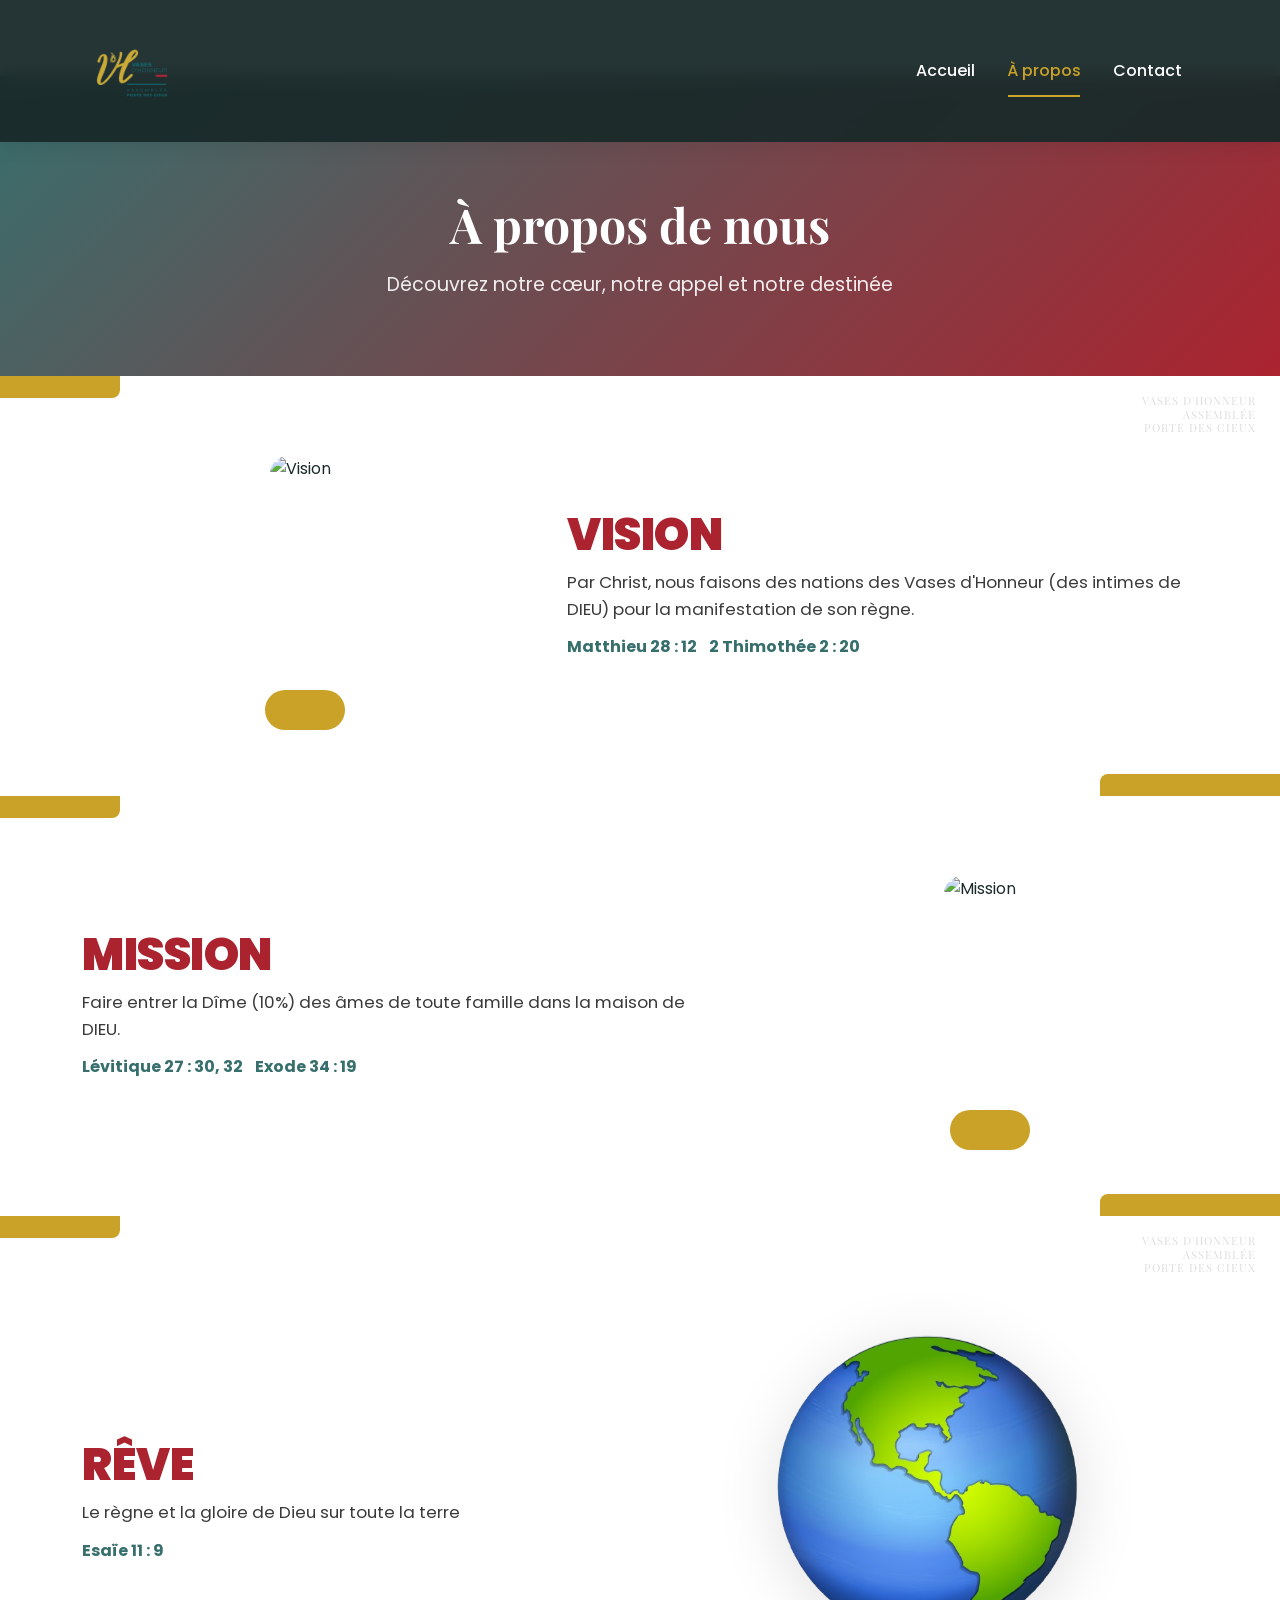
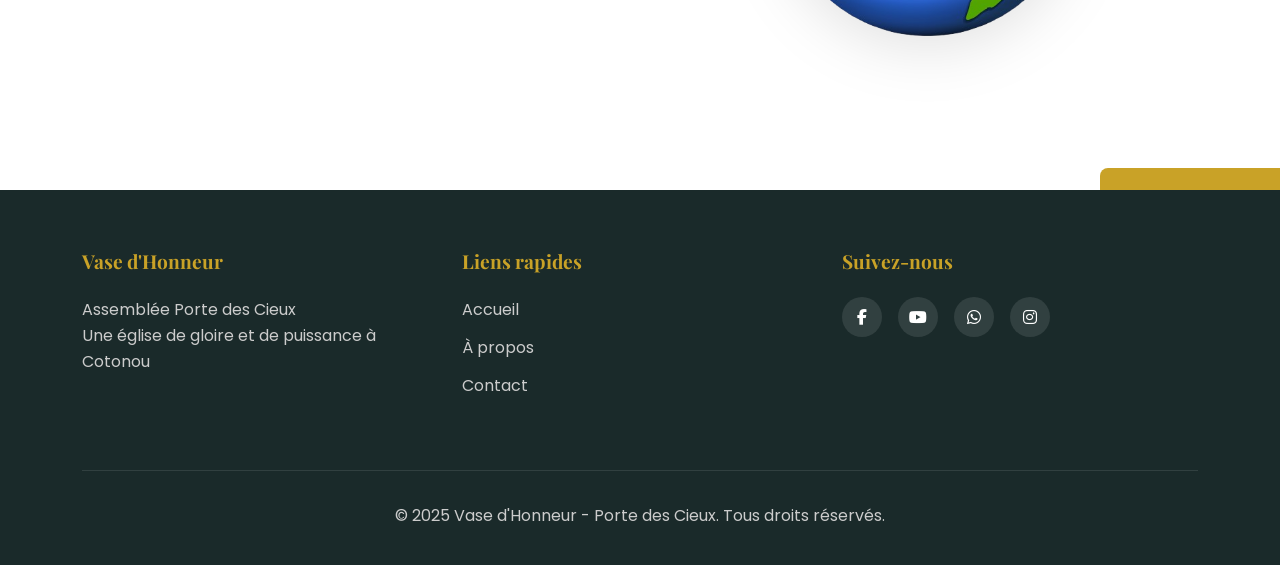
==== a-propos.html @ f29d1a39 "first commit" ====
<!DOCTYPE html>
<html lang="fr">
<head>
    <meta charset="UTF-8">
    <meta name="viewport" content="width=device-width, initial-scale=1.0, shrink-to-fit=no">
    <title>À propos - Vase d'Honneur Porte des Cieux</title>
    
    <link href="https://cdn.jsdelivr.net/npm/bootstrap@5.3.2/dist/css/bootstrap.min.css" rel="stylesheet">
    <link rel="stylesheet" href="https://cdnjs.cloudflare.com/ajax/libs/font-awesome/6.5.1/css/all.min.css">
    <link href="https://fonts.googleapis.com/css2?family=Playfair+Display:wght@400;700;900&family=Poppins:wght@300;400;500;600;700&display=swap" rel="stylesheet">
    <link rel="stylesheet" href="css/style.css">
    <style>
        /* ======= SLIDE-STYLE REDESIGN ======= */
        :root {
            --primary-green: #376f6d;
            --primary-red: #ab232f;
            --primary-yellow: #c9a227;
            --dark-bg: #1a2a2a;
            --text-dark: #1a2a2a;
            --text-body: #3a3a3a;
            --transition: all 0.3s ease;
            --shadow: 0 5px 20px rgba(0,0,0,0.08);
            --shadow-hover: 0 10px 30px rgba(0,0,0,0.13);
        }

        body { background: #fff; }

        /* Decorative gold bar top-left */
        .slide-section {
            position: relative;
            padding: 80px 0;
            background: #fff;
            overflow: hidden;
        }

        .slide-section.alt-bg {
            background: #f7f7f7;
        }

        /* Gold accent bars like in slides */
        .slide-section::before {
            content: '';
            position: absolute;
            top: 0;
            left: 0;
            width: 120px;
            height: 22px;
            background: var(--primary-yellow);
            border-radius: 0 0 8px 0;
        }

        .slide-section::after {
            content: '';
            position: absolute;
            bottom: 0;
            right: 0;
            width: 180px;
            height: 22px;
            background: var(--primary-yellow);
            border-radius: 8px 0 0 0;
        }

        /* Logo top-right area */
        .slide-logo-area {
            position: absolute;
            top: 18px;
            right: 24px;
            opacity: 0.15;
            font-family: 'Playfair Display', serif;
            font-size: 0.7rem;
            text-align: right;
            color: var(--dark-bg);
            line-height: 1.2;
            letter-spacing: 1px;
            text-transform: uppercase;
        }

        /* ---- RÊVE SLIDE ---- */
        .reve-slide .content-col {
            padding: 2rem 1rem 2rem 2rem;
            display: flex;
            flex-direction: column;
            justify-content: center;
        }

        .reve-slide .label {
            font-family: 'Poppins', sans-serif;
            font-size: 1.3rem;
            font-weight: 400;
            color: var(--primary-green);
            letter-spacing: 2px;
            margin-bottom: -0.3rem;
            text-transform: uppercase;
        }

        .reve-slide .big-title {
            font-family: 'Poppins', sans-serif;
            font-size: 5rem;
            font-weight: 900;
            color: var(--primary-red);
            text-transform: uppercase;
            line-height: 1;
            margin-bottom: 1.8rem;
            letter-spacing: -1px;
        }

        .reve-slide .slide-text {
            font-family: 'Poppins', sans-serif;
            font-size: 1.25rem;
            color: var(--text-body);
            font-weight: 400;
            margin-bottom: 1.2rem;
            line-height: 1.5;
        }

        .reve-slide .verset-ref {
            font-family: 'Poppins', sans-serif;
            font-size: 1.1rem;
            font-weight: 700;
            color: var(--text-body);
        }

        .reve-slide .image-col {
            display: flex;
            align-items: center;
            justify-content: center;
            padding: 2rem;
        }

        .reve-slide .globe-img {
            width: 100%;
            max-width: 380px;
            height: auto;
            object-fit: contain;
            filter: drop-shadow(0 10px 30px rgba(0,0,0,0.12));
        }

        /* ---- VISION + MISSION SLIDE ---- */
        .vm-slide {
            padding: 80px 0;
            background: #fff;
            position: relative;
            overflow: hidden;
        }

        .vm-slide::before {
            content: '';
            position: absolute;
            top: 0;
            left: 0;
            width: 120px;
            height: 22px;
            background: var(--primary-yellow);
            border-radius: 0 0 8px 0;
        }

        .vm-slide::after {
            content: '';
            position: absolute;
            bottom: 0;
            right: 0;
            width: 180px;
            height: 22px;
            background: var(--primary-yellow);
            border-radius: 8px 0 0 0;
        }

        .vm-block {
            margin-bottom: 2.5rem;
        }

        .vm-block .vm-title {
            font-family: 'Poppins', sans-serif;
            font-size: 2.8rem;
            font-weight: 900;
            color: var(--primary-red);
            text-transform: uppercase;
            letter-spacing: -0.5px;
            margin-bottom: 0.7rem;
            line-height: 1;
        }

        .vm-block .vm-text {
            font-family: 'Poppins', sans-serif;
            font-size: 1.05rem;
            color: var(--text-body);
            font-weight: 400;
            line-height: 1.6;
            margin-bottom: 0.7rem;
        }

        .vm-block .vm-versets {
            font-family: 'Poppins', sans-serif;
            font-size: 1rem;
            font-weight: 700;
            color: var(--primary-green);
        }

        /* Image with gold pill decoration */
        .vm-img-wrap {
            position: relative;
            display: inline-block;
        }

        .vm-img-wrap img {
            width: 100%;
            max-width: 420px;
            border-radius: 18px;
            object-fit: cover;
            height: 260px;
            display: block;
        }

        .vm-img-pill {
            position: absolute;
            bottom: -14px;
            right: -14px;
            width: 80px;
            height: 40px;
            background: var(--primary-yellow);
            border-radius: 30px;
            z-index: 2;
        }

        .vm-img-pill-bottom {
            position: absolute;
            bottom: -14px;
            right: -14px;
        }

        /* Divider */
        .vm-divider {
            border: none;
            border-top: 1.5px solid #e5e5e5;
            margin: 2rem 0;
        }

        /* Responsive */
        @media (max-width: 992px) {
            .vm-slide {
                padding: 60px 0;
            }
            
            .vm-block .vm-title { 
                font-size: 2.2rem; 
            }
            
            .vm-img-wrap img { 
                max-width: 360px;
                height: 220px; 
            }
            
            .reve-slide .big-title { 
                font-size: 4rem; 
            }
            
            .reve-slide .slide-text { 
                font-size: 1.15rem; 
            }
            
        }

        @media (max-width: 768px) {
            .reve-slide .big-title { font-size: 3rem; }
            .vm-block .vm-title { font-size: 2rem; }
            .vm-img-wrap img { 
                height: 200px; 
                max-width: 100%;
            }
            
            .reve-slide .content-col {
                padding: 1.5rem 1rem;
                margin-bottom: 1.5rem;
            }
            
            .reve-slide .slide-text { 
                font-size: 1.1rem; 
            }
            
            .slide-section,
            .vm-slide {
                padding: 50px 0;
            }
            
            /* On mobile, stack the order-lg classes don't apply */
            .col-lg-6.order-lg-1,
            .col-lg-6.order-lg-2 {
                order: unset;
            }
        }

        @media (max-width: 576px) {
            .reve-slide .big-title { font-size: 2.2rem; }
            .reve-slide .label { font-size: 1.1rem; }
            .vm-block .vm-title { font-size: 1.5rem; }
            .vm-block .vm-text { font-size: 0.95rem; }
            .vm-block .vm-versets { font-size: 0.9rem; }
            
            .vm-img-wrap img { 
                max-width: 100%;
                height: 180px; 
            }
            
            .reve-slide .slide-text { 
                font-size: 1rem; 
            }
            
            .reve-slide .verset-ref { 
                font-size: 1rem; 
            }
            
        /* ---- NOTRE RÊVE SECTION IMPROVEMENTS ---- */
        .reve-dream-section {
            background: #fff;
        }
        
            .container {
                padding-left: 15px;
                padding-right: 15px;
            }
        }
    </style>
</head>
<body>

    <nav class="navbar navbar-expand-lg fixed-top">
        <div class="container">
            <a class="navbar-brand" href="index.html">
                <!-- <i class="fas fa-church me-2"></i>
                <span>Vase d'Honneur</span>
                <small>Porte des Cieux</small> -->
                <img src="images/logo.png" width="100px" alt="Logo Vase d'Honneur" class="logo">
            </a>
            <button class="navbar-toggler" type="button" data-bs-toggle="collapse" data-bs-target="#navbarNav">
                <span class="navbar-toggler-icon"></span>
            </button>
            <div class="collapse navbar-collapse" id="navbarNav">
                <ul class="navbar-nav ms-auto">
                    <li class="nav-item"><a class="nav-link" href="index.html">Accueil</a></li>
                    <li class="nav-item"><a class="nav-link active" href="a-propos.html">À propos</a></li>
                    <li class="nav-item"><a class="nav-link" href="contact.html">Contact</a></li>
                </ul>
            </div>
        </div>
    </nav>

    <main>
        <!-- Page Header -->
        <section class="page-header">
            <div class="container">
                <h1>À propos de nous</h1>
                <p>Découvrez notre cœur, notre appel et notre destinée</p>
            </div>
        </section>

        <!-- ===== VISION (slide 2 style) ===== -->
        <section class="vm-slide">
            <div class="slide-logo-area">VASES D'HONNEUR<br>ASSEMBLÉE<br>PORTE DES CIEUX</div>
            <div class="container">
                <div class="row g-5 align-items-center">
                    <!-- Left: Vision image -->
                    <div class="col-lg-5 d-flex justify-content-center">
                        <div class="vm-img-wrap">
                            <img src="https://images.pexels.com/photos/924824/pexels-photo-924824.jpeg?auto=compress&cs=tinysrgb&w=600" alt="Vision" />
                            <div class="vm-img-pill"></div>
                        </div>
                    </div>

                    <!-- Right: Vision text -->
                    <div class="col-lg-7">
                        <!-- VISION -->
                        <div class="vm-block mb-0">
                            <div class="vm-title">VISION</div>
                            <p class="vm-text">Par Christ, nous faisons des nations des Vases d'Honneur (des intimes de DIEU) pour la manifestation de son règne.</p>
                            <div class="vm-versets">Matthieu 28 : 12 &nbsp;&nbsp; 2 Thimothée 2 : 20</div>
                        </div>
                    </div>
                </div>
            </div>
        </section>

        <!-- ===== MISSION (inverted layout) ===== -->
        <section class="vm-slide">
            <div class="container">
                <div class="row g-5 align-items-center">
                    <!-- Left: Mission text -->
                    <div class="col-lg-7 order-lg-1">
                        <!-- MISSION -->
                        <div class="vm-block mb-0">
                            <div class="vm-title">MISSION</div>
                            <p class="vm-text">Faire entrer la Dîme (10%) des âmes de toute famille dans la maison de DIEU.</p>
                            <div class="vm-versets">Lévitique 27 : 30, 32 &nbsp;&nbsp; Exode 34 : 19</div>
                        </div>
                    </div>

                    <!-- Right: Mission image -->
                    <div class="col-lg-5 order-lg-2 d-flex justify-content-center">
                        <div class="vm-img-wrap">
                            <img src="https://images.pexels.com/photos/3184418/pexels-photo-3184418.jpeg?auto=compress&cs=tinysrgb&w=600" alt="Mission" />
                            <div class="vm-img-pill"></div>
                        </div>
                    </div>
                </div>
            </div>
        </section>

        <!-- ===== NOTRE RÊVE (slide 1 style) ===== -->
        <section class="slide-section reve-slide reve-dream-section">
            <div class="slide-logo-area">VASES D'HONNEUR<br>ASSEMBLÉE<br>PORTE DES CIEUX</div>
            <div class="container">
                <div class="row align-items-center g-4">
                    <!-- Left: text -->
                    <div class="col-lg-6 order-lg-1">
                        <div class="vm-block mb-0">
                            <div class="vm-title">RÊVE</div>
                            <p class="vm-text">Le règne et la gloire de Dieu sur toute la terre</p>
                            <div class="vm-versets">Esaïe 11 : 9</div>
                        </div>
                    </div>
                    <!-- Right: globe -->
                    <div class="col-lg-6 image-col order-lg-2">
                        <img src="./images/globe1.png"
                             alt="Globe terrestre"
                             class="globe-img img-fluid" />
                    </div>
                </div>
            </div>
        </section>

    </main>

    <footer class="footer">
        <div class="container">
            <div class="row">
                <div class="col-md-4 mb-4">
                    <h5>Vase d'Honneur</h5>
                    <p>Assemblée Porte des Cieux<br>Une église de gloire et de puissance à Cotonou</p>
                </div>
                <div class="col-md-4 mb-4">
                    <h5>Liens rapides</h5>
                    <ul class="footer-links">
                        <li><a href="index.html">Accueil</a></li>
                        <li><a href="a-propos.html">À propos</a></li>
                        <li><a href="contact.html">Contact</a></li>
                    </ul>
                </div>
                <div class="col-md-4 mb-4">
                    <h5>Suivez-nous</h5>
                    <div class="social-links">
                        <a href="#"><i class="fab fa-facebook-f"></i></a>
                        <a href="#"><i class="fab fa-youtube"></i></a>
                        <a href="#"><i class="fab fa-whatsapp"></i></a>
                        <a href="#"><i class="fab fa-instagram"></i></a>
                    </div>
                </div>
            </div>
            <div class="footer-bottom">
                <p>&copy; 2025 Vase d'Honneur - Porte des Cieux. Tous droits réservés.</p>
            </div>
        </div>
    </footer>

    <script src="https://cdn.jsdelivr.net/npm/bootstrap@5.3.2/dist/js/bootstrap.bundle.min.js"></script>
    <script src="js/main.js"></script>
</body>
</html>
---- css/style.css ----
/* ========== VARIABLES - NOUVELLES COULEURS ========== */
:root {
    --primary-green: #376f6d;    /* Vert principal */
    --primary-red: #ab232f;       /* Rouge */
    --primary-yellow: #f4c10f;    /* Jaune */
    --dark-bg: #1a2a2a;
    --light-bg: #f8f9fa;
    --text-dark: #2c3e50;
    --text-light: #6c757d;
    --transition: all 0.3s ease;
    --shadow: 0 5px 20px rgba(0,0,0,0.1);
    --shadow-hover: 0 10px 30px rgba(0,0,0,0.15);
}

* {
    margin: 0;
    padding: 0;
    box-sizing: border-box;
}

body {
    font-family: 'Poppins', sans-serif;
    color: var(--text-dark);
    line-height: 1.6;
    overflow-x: hidden;
}

h1, h2, h3, h4, h5, .navbar-brand {
    font-family: 'Playfair Display', serif;
    font-weight: 700;
}

/* ========== NAVIGATION ========== */
.navbar {
    background: rgba(26, 42, 42, 0.95);
    backdrop-filter: blur(10px);
    padding: 1rem 0;
    transition: var(--transition);
    box-shadow: 0 2px 20px rgba(0,0,0,0.1);
}

.navbar-scrolled {
    padding: 0.5rem 0;
    background: rgba(26, 42, 42, 0.98);
}

.navbar-brand {
    font-size: 1.5rem;
    font-weight: 700;
    color: var(--primary-yellow) !important;
}

.navbar-brand i {
    color: var(--primary-yellow);
}

.navbar-brand small {
    display: block;
    font-size: 0.65rem;
    color: white;
    font-family: 'Poppins', sans-serif;
    font-weight: 400;
    letter-spacing: 1px;
}

.nav-link {
    color: white !important;
    font-weight: 500;
    margin: 0 0.5rem;
    transition: var(--transition);
    position: relative;
}

.nav-link:hover, .nav-link.active {
    color: var(--primary-yellow) !important;
}

.nav-link::after {
    content: '';
    position: absolute;
    bottom: -5px;
    left: 50%;
    transform: translateX(-50%);
    width: 0;
    height: 2px;
    background: var(--primary-yellow);
    transition: var(--transition);
}

.nav-link:hover::after,
.nav-link.active::after {
    width: 80%;
}

.navbar-toggler {
    border-color: var(--primary-yellow);
}

.navbar-toggler-icon {
    background-image: url("data:image/svg+xml,%3csvg xmlns='http://www.w3.org/2000/svg' viewBox='0 0 30 30'%3e%3cpath stroke='%23f4c10f' stroke-linecap='round' stroke-miterlimit='10' stroke-width='2' d='M4 7h22M4 15h22M4 23h22'/%3e%3c/svg%3e");
}

/* ========== HERO SECTION ========== */
.hero {
    min-height: 90vh;
    background: linear-gradient(135deg, rgba(55,111,109,0.5), rgba(171,35,47,0.4)), 
                url('../images/hero2.jpeg');
    background-size: cover;
    background-position: center;
    background-attachment: fixed;
    position: relative;
    margin-top: 76px;
}

.hero h1 {
    font-size: 4rem;
    text-shadow: 2px 2px 10px rgba(0,0,0,0.3);
}

.hero h2 {
    font-weight: 400;
    text-shadow: 1px 1px 5px rgba(0,0,0,0.3);
}

/* ========== ANIMATIONS ========== */
@keyframes fadeUp {
    from {
        opacity: 0;
        transform: translateY(30px);
    }
    to {
        opacity: 1;
        transform: translateY(0);
    }
}

@keyframes fadeIn {
    from { opacity: 0; }
    to { opacity: 1; }
}

.animate-fade-up {
    animation: fadeUp 0.8s ease forwards;
    opacity: 0;
}

.animation-delay-1 { animation-delay: 0.2s; }
.animation-delay-2 { animation-delay: 0.4s; }
.animation-delay-3 { animation-delay: 0.6s; }

/* ========== SECTION TITLES ========== */
.section-title {
    font-size: 2.5rem;
    font-weight: 700;
    color: var(--primary-green);
    margin-bottom: 1rem;
    position: relative;
    display: inline-block;
}

.section-title::after {
    content: '';
    position: absolute;
    bottom: -10px;
    left: 50%;
    transform: translateX(-50%);
    width: 60px;
    height: 3px;
    background: var(--primary-yellow);
    border-radius: 2px;
}

.section-subtitle {
    color: var(--text-light);
    font-size: 1.1rem;
    max-width: 600px;
    margin: 1rem auto 0;
}

/* ========== CARDS CULTES MODERN ========== */
/* ========================================
   CARTES CULTES - Vase d'Honneur
   Remplace le bloc .cultes-section et
   tout ce qui concerne .card-culte-modern
   dans style.css
   ======================================== */

/* --- Section wrapper --- */
.cultes-section {
    padding: 100px 0;
    background: #f8f9fa;
}

/* --- Grille --- */
.cultes-section .row {
    --bs-gutter-x: 1rem;
}

/* --- Carte --- */
.card-culte-modern {
    background: #ffffff;
    border: 1px solid #e8eaed;
    border-radius: 20px;
    overflow: hidden;
    cursor: pointer;
    transition: transform 0.25s ease, box-shadow 0.25s ease, border-color 0.25s ease;
    position: relative;
    height: auto;
    /* on retire le fond dégradé */
    box-shadow: none;
}

.card-culte-modern:hover {
    transform: translateY(-6px);
    box-shadow: 0 16px 40px rgba(0, 0, 0, 0.08);
    border-color: #d0d3d8;
}

/* --- Bande colorée en haut --- */
.card-culte-stripe {
    height: 5px;
    width: 100%;
    display: block;
}

/* Couleurs par variante */
.card-culte-modern:nth-child(1) .card-culte-stripe,
.card-culte-stripe.stripe-teal   { background: #1D9E75; }

.card-culte-modern:nth-child(2) .card-culte-stripe,
.card-culte-stripe.stripe-amber  { background: #EF9F27; }

.card-culte-modern:nth-child(3) .card-culte-stripe,
.card-culte-stripe.stripe-purple { background: #7F77DD; }

/* --- Corps de la carte --- */
.card-culte-content {
    padding: 24px 22px 0;
    display: flex;
    flex-direction: column;
    color: inherit;
    text-align: left;
    height: auto;
    justify-content: flex-start;
}

/* --- Badge jour --- */
.culte-jour-badge {
    display: inline-block;
    font-size: 10px;
    font-weight: 600;
    letter-spacing: 1.5px;
    text-transform: uppercase;
    padding: 0;
    border-radius: 0;
    background: transparent;
    backdrop-filter: none;
    border: none;
    margin: 0 0 16px 0;
    width: auto;
}

/* Couleur du texte jour par variante */
.card-culte-modern:nth-child(1) .culte-jour-badge,
.culte-jour-badge.badge-teal    { color: #0F6E56; }

.card-culte-modern:nth-child(2) .culte-jour-badge,
.culte-jour-badge.badge-gold    { color: #854F0B; }

.card-culte-modern:nth-child(3) .culte-jour-badge,
.culte-jour-badge.badge-green   { color: #534AB7; }

/* --- Icône --- */
.culte-icon {
    display: flex;
    align-items: center;
    justify-content: center;
    width: 52px;
    height: 52px;
    border-radius: 14px;
    font-size: 22px;
    margin-bottom: 16px;
    opacity: 1;
}

.card-culte-modern:nth-child(1) .culte-icon,
.culte-icon.icon-teal           { background: #E1F5EE; }

.card-culte-modern:nth-child(2) .culte-icon,
.culte-icon.icon-gold           { background: #FAEEDA; }

.card-culte-modern:nth-child(3) .culte-icon,
.culte-icon.icon-green          { background: #EEEDFE; }

.card-culte-modern:hover .culte-icon {
    transform: none;
}

/* --- Titre --- */
.culte-titre {
    font-size: 16px;
    font-weight: 700;
    line-height: 1.35;
    margin-bottom: 6px;
    letter-spacing: 0;
    font-family: 'Playfair Display', serif;
    color: #2c3e50;
}

/* --- Sous-titre --- */
.culte-sous-titre {
    font-size: 12px;
    font-weight: 500;
    letter-spacing: 0.5px;
    opacity: 1;
    color: #6c757d;
    margin-bottom: 14px;
    text-transform: none;
}

/* --- Description --- */
.culte-description {
    font-size: 13px;
    line-height: 1.6;
    color: #6c757d;
    opacity: 1;
    margin: 0 0 20px;
    font-weight: 400;
}

/* --- Bloc heure (pied de carte) --- */
.culte-heure-bloc {
    display: flex;
    align-items: center;
    gap: 10px;
    padding: 14px 22px;
    border-top: 1px solid #f0f1f3;
    margin: 0 -22px;
    background: transparent;
    backdrop-filter: none;
    border-radius: 0;
    font-size: 15px;
    font-weight: 600;
    color: #2c3e50;
}

.culte-heure-bloc i {
    font-size: 8px;
    opacity: 1;
    border-radius: 50%;
    width: 8px;
    height: 8px;
    display: block;
    flex-shrink: 0;
}

/* Couleur du point heure par variante */
.card-culte-modern:nth-child(1) .culte-heure-bloc i { color: #1D9E75; background: #1D9E75; }
.card-culte-modern:nth-child(2) .culte-heure-bloc i { color: #EF9F27; background: #EF9F27; }
.card-culte-modern:nth-child(3) .culte-heure-bloc i { color: #7F77DD; background: #7F77DD; }

.card-culte-modern:hover .culte-heure-bloc {
    background: transparent;
    border-color: #e8eaed;
}

/* --- Éléments halo et footer (masqués) --- */
.card-culte-background,
.card-culte-halo,
.card-culte-footer {
    display: none !important;
}

/* ========== RESPONSIVE ========== */
@media (max-width: 768px) {
    .card-culte-modern {
        height: auto;
    }

    .culte-titre {
        font-size: 15px;
    }
}

@media (max-width: 576px) {
    .card-culte-modern {
        height: auto;
    }

    .card-culte-content {
        padding: 20px 18px 0;
    }

    .culte-heure-bloc {
        padding: 12px 18px;
        margin: 0 -18px;
    }
}

/* ========== ANCIENS STYLES CULTE (pour compatibilité) ========== */
.card-culte {
    background: white;
    padding: 2rem;
    text-align: center;
    border-radius: 20px;
    box-shadow: var(--shadow);
    transition: var(--transition);
    position: relative;
    overflow: hidden;
    border-top: 5px solid var(--primary-yellow);
}

.culte-badge {
    position: relative;
    z-index: 1;
    display: inline-block;
    background: var(--primary-red);
    color: white;
    padding: 0.4rem 1.2rem;
    border-radius: 20px;
    font-size: 0.85rem;
    font-weight: 600;
    margin-bottom: 1rem;
    letter-spacing: 1px;
}

.culte-subtitle {
    font-size: 0.95rem;
    color: var(--primary-green);
    font-weight: 600;
    margin-bottom: 0.3rem;
    letter-spacing: 0.5px;
}

/* ========== PASTEURS SECTION ========== */
.pasteurs-section {
    padding: 80px 0;
    background: white;
}

.card-pasteur {
    background: white;
    border-radius: 15px;
    overflow: hidden;
    box-shadow: var(--shadow);
    transition: var(--transition);
    height: 100%;
    display: flex;
    flex-direction: column;
}

.card-pasteur:hover {
    transform: translateY(-15px);
    box-shadow: var(--shadow-hover);
}

.pasteur-image-wrapper {
    position: relative;
    overflow: hidden;
    height: 400px;
    background: var(--light-bg);
}

.pasteur-image {
    width: 100%;
    height: 100%;
    object-fit: cover;
    object-position: center 30%;
    transition: var(--transition);
}

.card-pasteur:hover .pasteur-image {
    transform: scale(1.05);
}

.pasteur-badge {
    position: absolute;
    top: 15px;
    right: 15px;
    display: inline-block;
    color: white;
    padding: 0.5rem 1.2rem;
    border-radius: 20px;
    font-size: 0.85rem;
    font-weight: 700;
    letter-spacing: 1px;
    z-index: 10;
}

.pasteur-badge.badge-principal {
    background: var(--primary-red);
}

.pasteur-badge.badge-resident {
    background: var(--primary-green);
}

.pasteur-info {
    padding: 2rem;
    flex-grow: 1;
    display: flex;
    flex-direction: column;
    justify-content: center;
    text-align: center;
}

.pasteur-name {
    font-size: 1.5rem;
    font-weight: 700;
    color: var(--primary-green);
    margin-bottom: 0.5rem;
}

.pasteur-titre {
    font-size: 0.95rem;
    color: var(--primary-yellow);
    font-weight: 700;
    letter-spacing: 1px;
    margin-bottom: 1rem;
    text-transform: uppercase;
}

.pasteur-description {
    font-size: 0.95rem;
    color: var(--text-light);
    line-height: 1.6;
    margin: 0;
}

.pasteur-description i {
    color: var(--primary-yellow);
}

/* ========== PROGRAMMES CARDS ========== */
.programmes-section {
    padding: 80px 0;
}

.card-programme {
    background: white;
    padding: 2rem;
    text-align: center;
    border-radius: 15px;
    box-shadow: var(--shadow);
    transition: var(--transition);
    height: 100%;
}

.card-programme:hover {
    transform: translateY(-5px);
    box-shadow: var(--shadow-hover);
}

.programme-icon {
    width: 70px;
    height: 70px;
    background: linear-gradient(135deg, var(--primary-green), var(--primary-red));
    border-radius: 50%;
    display: flex;
    align-items: center;
    justify-content: center;
    margin: 0 auto 1rem;
}

.programme-icon i {
    font-size: 2rem;
    color: white;
}

.card-programme h4 {
    color: var(--primary-green);
    margin-bottom: 1rem;
    font-size: 1.3rem;
}

/* ========== SECTION DONS ========== */
.dons-section {
    padding: 80px 0;
    background: linear-gradient(135deg, var(--dark-bg), #2c3e50);
    color: white;
}

.payment-methods {
    margin-top: 2rem;
}

.payment-card {
    background: rgba(255,255,255,0.1);
    border-radius: 10px;
    padding: 1rem;
    margin-bottom: 1rem;
    display: flex;
    align-items: center;
    gap: 1rem;
    backdrop-filter: blur(10px);
    transition: var(--transition);
}

.payment-card:hover {
    background: rgba(255,255,255,0.2);
    transform: translateX(5px);
}

.payment-card i {
    font-size: 2rem;
    color: var(--primary-yellow);
}

.payment-card code {
    background: rgba(0,0,0,0.3);
    padding: 0.2rem 0.5rem;
    border-radius: 5px;
    color: var(--primary-yellow);
}

.don-cta {
    background: rgba(255,255,255,0.05);
    padding: 2rem;
    border-radius: 20px;
    backdrop-filter: blur(10px);
}

/* ========== SECTION CONNECT ========== */
.connect-section {
    padding: 80px 0;
    background: var(--light-bg);
}

/* ========== PAGE HEADER ========== */
.page-header {
    background: linear-gradient(135deg, var(--primary-green), var(--primary-red));
    padding: 120px 0 60px;
    text-align: center;
    color: white;
    margin-top: 76px;
}

.page-header h1 {
    font-size: 3rem;
    margin-bottom: 1rem;
}

.page-header p {
    font-size: 1.2rem;
    opacity: 0.9;
}

/* ========== RÊVE SECTION ========== */
.reve-section {
    padding: 80px 0;
    background: linear-gradient(135deg, #fef9e6, #fff);
}

.reve-card {
    background: white;
    padding: 3rem;
    text-align: center;
    border-radius: 20px;
    box-shadow: var(--shadow);
    border-bottom: 5px solid var(--primary-green);
    position: relative;
    overflow: hidden;
}

.reve-card::before {
    content: '✨';
    position: absolute;
    top: -20px;
    right: -20px;
    font-size: 8rem;
    opacity: 0.05;
}

.reve-card i {
    font-size: 4rem;
    color: var(--primary-yellow);
    margin-bottom: 1rem;
}

.reve-card h2 {
    color: var(--primary-green);
    font-size: 2rem;
    margin-bottom: 1.5rem;
}

.reve-card .verset {
    font-family: 'Playfair Display', serif;
    font-size: 1.5rem;
    color: var(--primary-red);
    font-style: italic;
    margin-top: 1rem;
}

/* ========== VISION & MISSION (NOUVEAU STYLE) ========== */
.vision-mission {
    padding: 80px 0;
}

.card-vision {
    background: linear-gradient(135deg, #fff, #f5f5f5);
    padding: 2.5rem;
    border-radius: 20px;
    height: 100%;
    box-shadow: var(--shadow);
    transition: var(--transition);
    border-left: 8px solid var(--primary-green);
    position: relative;
}

.card-vision:hover {
    transform: translateY(-5px);
    box-shadow: var(--shadow-hover);
}

.card-vision i {
    font-size: 3rem;
    color: var(--primary-yellow);
    margin-bottom: 1rem;
}

.card-vision h3 {
    color: var(--primary-green);
    font-size: 1.8rem;
    margin-bottom: 1rem;
}

.card-vision p {
    font-size: 1.1rem;
    line-height: 1.7;
}

.card-vision .verset {
    display: inline-block;
    background: var(--primary-red);
    color: white;
    padding: 0.3rem 1rem;
    border-radius: 20px;
    font-size: 0.9rem;
    margin-top: 1rem;
}

.card-mission {
    background: linear-gradient(135deg, #fff, #f5f5f5);
    padding: 2.5rem;
    border-radius: 20px;
    height: 100%;
    box-shadow: var(--shadow);
    transition: var(--transition);
    border-right: 8px solid var(--primary-red);
    position: relative;
}

.card-mission:hover {
    transform: translateY(-5px);
    box-shadow: var(--shadow-hover);
}

.card-mission i {
    font-size: 3rem;
    color: var(--primary-yellow);
    margin-bottom: 1rem;
}

.card-mission h3 {
    color: var(--primary-red);
    font-size: 1.8rem;
    margin-bottom: 1rem;
}

.card-mission p {
    font-size: 1.1rem;
    line-height: 1.7;
}

.card-mission .verset {
    display: inline-block;
    background: var(--primary-green);
    color: white;
    padding: 0.3rem 1rem;
    border-radius: 20px;
    font-size: 0.9rem;
    margin-top: 1rem;
}

/* ========== HISTOIRE SECTION ========== */
.histoire-section {
    padding: 80px 0;
    background: var(--light-bg);
}

/* ========== CROYANCES ========== */
.croyances-section {
    padding: 80px 0;
    background: var(--light-bg);
}

.croyance-card {
    text-align: center;
    padding: 2rem;
    background: white;
    border-radius: 15px;
    transition: var(--transition);
    height: 100%;
}

.croyance-card:hover {
    transform: translateY(-5px);
    box-shadow: var(--shadow-hover);
}

.croyance-card i {
    font-size: 3rem;
    color: var(--primary-yellow);
    margin-bottom: 1rem;
}

.croyance-card h4 {
    color: var(--primary-green);
    margin-bottom: 1rem;
}

/* ========== LEADERSHIP ========== */
.pasteur-section {
    padding: 80px 0;
}

.leader-card {
    text-align: center;
    background: white;
    border-radius: 15px;
    padding: 2rem;
    box-shadow: var(--shadow);
    transition: var(--transition);
}

.leader-card:hover {
    transform: translateY(-5px);
    box-shadow: var(--shadow-hover);
}

.leader-img {
    width: 200px;
    height: 200px;
    border-radius: 50%;
    object-fit: cover;
    margin-bottom: 1rem;
    border: 5px solid var(--primary-yellow);
}

.leader-card h4 {
    color: var(--primary-green);
    margin-bottom: 0.5rem;
}

/* ========== CONTACT PAGE ========== */
.contact-section {
    padding: 80px 0;
}

.contact-info {
    background: var(--light-bg);
    padding: 2rem;
    border-radius: 15px;
    height: 100%;
}

.info-item {
    display: flex;
    gap: 1rem;
    margin-bottom: 2rem;
    align-items: flex-start;
}

.info-item i {
    font-size: 2rem;
    color: var(--primary-yellow);
    margin-top: 0.25rem;
}

.info-item h4 {
    font-size: 1.1rem;
    margin-bottom: 0.25rem;
    color: var(--primary-green);
}

.info-item p {
    margin-bottom: 0;
    color: var(--text-light);
}

.contact-form {
    background: white;
    padding: 2rem;
    border-radius: 15px;
    box-shadow: var(--shadow);
}

.contact-form h2 {
    color: var(--primary-green);
    margin-bottom: 1.5rem;
}

.map-container {
    border-radius: 15px;
    overflow: hidden;
    box-shadow: var(--shadow);
}

.urgent-prayer-modern {
    background: linear-gradient(135deg, rgba(55, 111, 109, 0.95) 0%, rgba(171, 35, 47, 0.85) 100%);
    padding: 4rem 3rem;
    border-radius: 25px;
    box-shadow: 0 20px 60px rgba(55, 111, 109, 0.3);
    position: relative;
    overflow: hidden;
    border: 1px solid rgba(255, 255, 255, 0.15);
}

.urgent-prayer-modern::before {
    content: '';
    position: absolute;
    top: -50%;
    right: -10%;
    width: 400px;
    height: 400px;
    background: radial-gradient(circle, rgba(244, 193, 15, 0.1) 0%, rgba(244, 193, 15, 0) 70%);
    border-radius: 50%;
    animation: float 8s ease-in-out infinite;
    z-index: 1;
}

.urgent-prayer-content {
    position: relative;
    z-index: 2;
    text-align: center;
    color: white;
}

.urgent-icon {
    font-size: 4rem;
    margin-bottom: 1.5rem;
    opacity: 0.95;
    animation: pulse 2s ease-in-out infinite;
}

@keyframes pulse {
    0%, 100% { transform: scale(1); opacity: 0.95; }
    50% { transform: scale(1.1); opacity: 1; }
}

.urgent-prayer-modern h2 {
    font-size: 2.2rem;
    font-weight: 800;
    margin-bottom: 0.8rem;
    letter-spacing: -0.5px;
    font-family: 'Playfair Display', serif;
}

.urgent-subtitle {
    font-size: 1.05rem;
    opacity: 0.9;
    margin-bottom: 2.5rem;
    line-height: 1.6;
}

.urgent-contact-methods {
    display: flex;
    gap: 2rem;
    justify-content: center;
    margin-bottom: 2rem;
    flex-wrap: wrap;
}

.urgent-method {
    display: flex;
    align-items: center;
    gap: 1rem;
    background: rgba(255, 255, 255, 0.15);
    backdrop-filter: blur(10px);
    padding: 1.5rem 2rem;
    border-radius: 20px;
    border: 1px solid rgba(255, 255, 255, 0.3);
    text-decoration: none;
    color: white;
    transition: all 0.3s ease;
    flex: 1;
    min-width: 280px;
}

.urgent-method:hover {
    background: rgba(255, 255, 255, 0.25);
    border-color: rgba(255, 255, 255, 0.5);
    transform: translateY(-5px);
    box-shadow: 0 10px 30px rgba(244, 193, 15, 0.2);
}

.urgent-method i {
    font-size: 2rem;
    opacity: 0.95;
}

.urgent-method.whatsapp:hover i {
    color: #25d366;
}

.urgent-method.phone:hover i {
    color: #4CAF50;
}

.urgent-method div {
    text-align: left;
}

.urgent-method .label {
    display: block;
    font-size: 0.85rem;
    font-weight: 600;
    opacity: 0.85;
    letter-spacing: 1px;
    text-transform: uppercase;
    margin-bottom: 0.3rem;
}

.urgent-method .value {
    display: block;
    font-size: 1.1rem;
    font-weight: 700;
}

.urgent-footer {
    font-size: 0.95rem;
    opacity: 0.8;
    margin: 0;
    letter-spacing: 1.5px;
}

.urgent-prayer {
    background: linear-gradient(135deg, #fef9e6, #fff);
    padding: 2rem;
    border-radius: 15px;
    border: 2px solid var(--primary-yellow);
}

/* ========== BUTTONS ========== */
.btn-primary {
    background: var(--primary-green);
    border-color: var(--primary-green);
    padding: 0.75rem 2rem;
    font-weight: 600;
    transition: var(--transition);
}

.btn-primary:hover {
    background: #2a5553;
    border-color: #2a5553;
    transform: translateY(-2px);
}

.btn-outline-primary {
    border-color: var(--primary-green);
    color: var(--primary-green);
}

.btn-outline-primary:hover {
    background: var(--primary-green);
    border-color: var(--primary-green);
    color: white;
}

.btn-outline-light:hover {
    transform: translateY(-2px);
}

/* ========== FOOTER ========== */
.footer {
    background: var(--dark-bg);
    color: #ccc;
    padding: 60px 0 20px;
}

.footer h5 {
    color: var(--primary-yellow);
    margin-bottom: 1.5rem;
    font-size: 1.2rem;
}

.footer-links {
    list-style: none;
    padding: 0;
}

.footer-links li {
    margin-bottom: 0.75rem;
}

.footer-links a {
    color: #ccc;
    text-decoration: none;
    transition: var(--transition);
}

.footer-links a:hover {
    color: var(--primary-yellow);
    padding-left: 5px;
}

.social-links {
    display: flex;
    gap: 1rem;
}

.social-links a {
    width: 40px;
    height: 40px;
    background: rgba(255,255,255,0.1);
    border-radius: 50%;
    display: flex;
    align-items: center;
    justify-content: center;
    color: white;
    transition: var(--transition);
    text-decoration: none;
}

.social-links a:hover {
    background: var(--primary-yellow);
    transform: translateY(-3px);
    color: var(--dark-bg);
}

.footer-bottom {
    text-align: center;
    padding-top: 2rem;
    margin-top: 2rem;
    border-top: 1px solid rgba(255,255,255,0.1);
}

/* ========== MODAL ========== */
.modal-content {
    border-radius: 15px;
}

.modal-header {
    background: var(--primary-green);
    color: white;
    border-radius: 15px 15px 0 0;
}

.modal-header .btn-close {
    filter: brightness(0) invert(1);
}

/* ========== RESPONSIVE ========== */
@media (max-width: 992px) {
    .hero h1 {
        font-size: 2.5rem;
    }
    
    .hero h2 {
        font-size: 1.8rem;
    }
    
    .section-title {
        font-size: 2rem;
    }
    
    .page-header h1 {
        font-size: 2rem;
    }
    
    .reve-card h2 {
        font-size: 1.5rem;
    }
    
    .reve-card .verset {
        font-size: 1.2rem;
    }
}

@media (max-width: 768px) {
    .navbar-brand {
        font-size: 1.2rem;
    }
    
    .hero {
        text-align: center;
        margin-top: 66px;
    }
    
    .hero h1 {
        font-size: 2rem;
    }
    
    .hero h2 {
        font-size: 1.3rem;
    }
    
    .section-title {
        font-size: 1.8rem;
    }
    
    .card-culte, .card-programme {
        margin-bottom: 1rem;
    }
    
    .card-culte-modern {
        height: 480px;
    }
    
    .culte-titre {
        font-size: 1.3rem;
    }
    
    .payment-card {
        flex-direction: column;
        text-align: center;
    }
    
    .info-item {
        flex-direction: column;
        text-align: center;
    }
    
    .leader-img {
        width: 150px;
        height: 150px;
    }
    
    .card-vision, .card-mission {
        margin-bottom: 1.5rem;
    }
    
    .reve-card {
        padding: 2rem;
    }
    
    .urgent-prayer-modern {
        padding: 2.5rem 1.5rem;
    }
    
    .urgent-prayer-modern h2 {
        font-size: 1.6rem;
    }
    
    .urgent-contact-methods {
        flex-direction: column;
        gap: 1rem;
    }
    
    .urgent-method {
        min-width: unset;
    }
}

@media (max-width: 576px) {
    .hero {
        min-height: 70vh;
    }
    
    .hero .btn {
        display: block;
        width: 100%;
        margin-bottom: 0.5rem !important;
    }
    
    .hero .btn.me-3 {
        margin-right: 0 !important;
    }
    
    .section-title {
        font-size: 1.5rem;
    }
    
    .card-culte-modern {
        height: 420px;
    }
    
    .culte-titre {
        font-size: 1.1rem;
    }
    
    .culte-icon {
        font-size: 2.5rem;
    }
    
    .card-culte-content {
        padding: 1.8rem 1.5rem;
    }
}


/* ========== STYLES PAGE À PROPOS (RÊVE, VISION, MISSION) ========== */

/* SECTION RÊVE */
.reve-section {
    padding: 80px 0;
    background: linear-gradient(135deg, #fff8f0, #fff);
}

.reve-card {
    background: white;
    padding: 2.5rem;
    border-radius: 20px;
    box-shadow: var(--shadow);
    border-left: 8px solid var(--primary-yellow);
    text-align: center;
    transition: var(--transition);
}

.reve-card:hover {
    transform: translateY(-5px);
    box-shadow: var(--shadow-hover);
}

.reve-icon {
    font-size: 4rem;
    margin-bottom: 1rem;
}

.reve-card h2 {
    color: var(--primary-green);
    font-size: 2rem;
    margin-bottom: 1rem;
    font-weight: 800;
    letter-spacing: 1px;
}

.reve-text {
    font-size: 1.6rem;
    font-weight: 600;
    color: var(--primary-red);
    margin-bottom: 1rem;
    line-height: 1.4;
}

.reve-card .verset {
    font-family: 'Playfair Display', serif;
    font-size: 1.2rem;
    color: var(--primary-green);
    font-style: italic;
    background: #f5f5f5;
    display: inline-block;
    padding: 0.3rem 1rem;
    border-radius: 30px;
}

.globe-img {
    max-height: 350px;
    width: auto;
    object-fit: cover;
}

/* SECTION VISION */
.vision-section {
    padding: 80px 0;
    background: var(--light-bg);
}

.vision-card {
    background: white;
    padding: 2.5rem;
    border-radius: 20px;
    box-shadow: var(--shadow);
    border-right: 8px solid var(--primary-green);
    text-align: center;
    transition: var(--transition);
}

.vision-card:hover {
    transform: translateY(-5px);
    box-shadow: var(--shadow-hover);
}

.vision-icon {
    font-size: 3.5rem;
    margin-bottom: 1rem;
}

.vision-card h2 {
    color: var(--primary-green);
    font-size: 2rem;
    margin-bottom: 1rem;
    font-weight: 800;
    letter-spacing: 1px;
}

.vision-text {
    font-size: 1.2rem;
    line-height: 1.6;
    color: var(--text-dark);
    margin-bottom: 1.5rem;
}

.versets {
    display: flex;
    gap: 0.8rem;
    justify-content: center;
    flex-wrap: wrap;
}

.verset-badge {
    background: var(--primary-red);
    color: white;
    padding: 0.3rem 1rem;
    border-radius: 30px;
    font-size: 0.9rem;
    font-family: monospace;
}

.verset-badge.green {
    background: var(--primary-green);
}

/* SECTION MISSION */
.mission-section {
    padding: 80px 0;
    background: linear-gradient(135deg, #fff, #fff8f0);
}

.mission-card {
    background: white;
    padding: 2.5rem;
    border-radius: 20px;
    box-shadow: var(--shadow);
    border-left: 8px solid var(--primary-red);
    text-align: center;
    transition: var(--transition);
}

.mission-card:hover {
    transform: translateY(-5px);
    box-shadow: var(--shadow-hover);
}

.mission-icon {
    font-size: 3.5rem;
    margin-bottom: 1rem;
}

.mission-card h2 {
    color: var(--primary-red);
    font-size: 2rem;
    margin-bottom: 1rem;
    font-weight: 800;
    letter-spacing: 1px;
}

.mission-text {
    font-size: 1.2rem;
    line-height: 1.6;
    color: var(--text-dark);
    margin-bottom: 1.5rem;
}

/* Images des sections */
.vision-image img,
.mission-image img,
.reve-image img {
    max-height: 350px;
    width: 100%;
    object-fit: cover;
    transition: var(--transition);
}

.vision-image img:hover,
.mission-image img:hover,
.reve-image img:hover {
    transform: scale(1.02);
}

/* Responsive */
@media (max-width: 992px) {
    .reve-text {
        font-size: 1.3rem;
    }
    
    .reve-card h2,
    .vision-card h2,
    .mission-card h2 {
        font-size: 1.6rem;
    }
    
    .vision-text,
    .mission-text {
        font-size: 1rem;
    }
}

@media (max-width: 768px) {
    .reve-section,
    .vision-section,
    .mission-section {
        padding: 50px 0;
    }
    
    .reve-card,
    .vision-card,
    .mission-card {
        padding: 1.5rem;
    }
    
    .reve-text {
        font-size: 1.1rem;
    }
    
    .verset-badge {
        font-size: 0.7rem;
    }
}
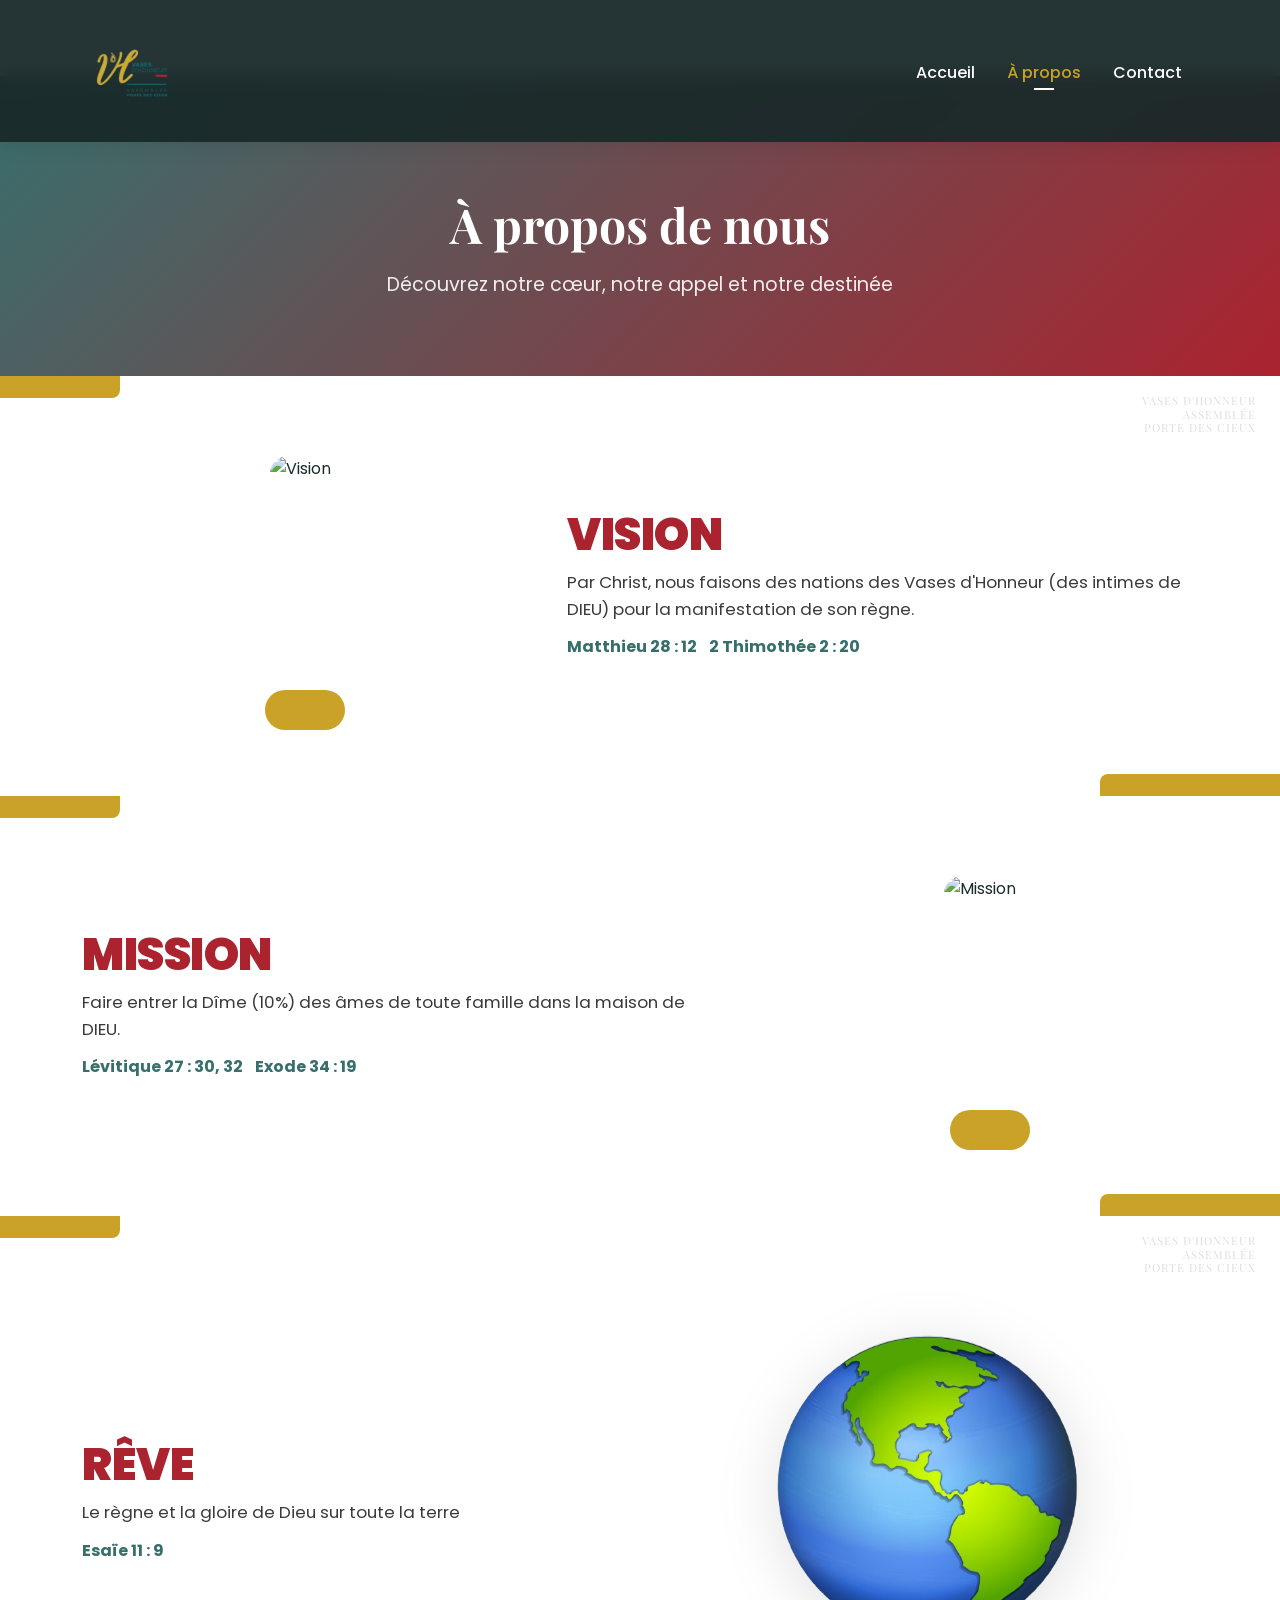
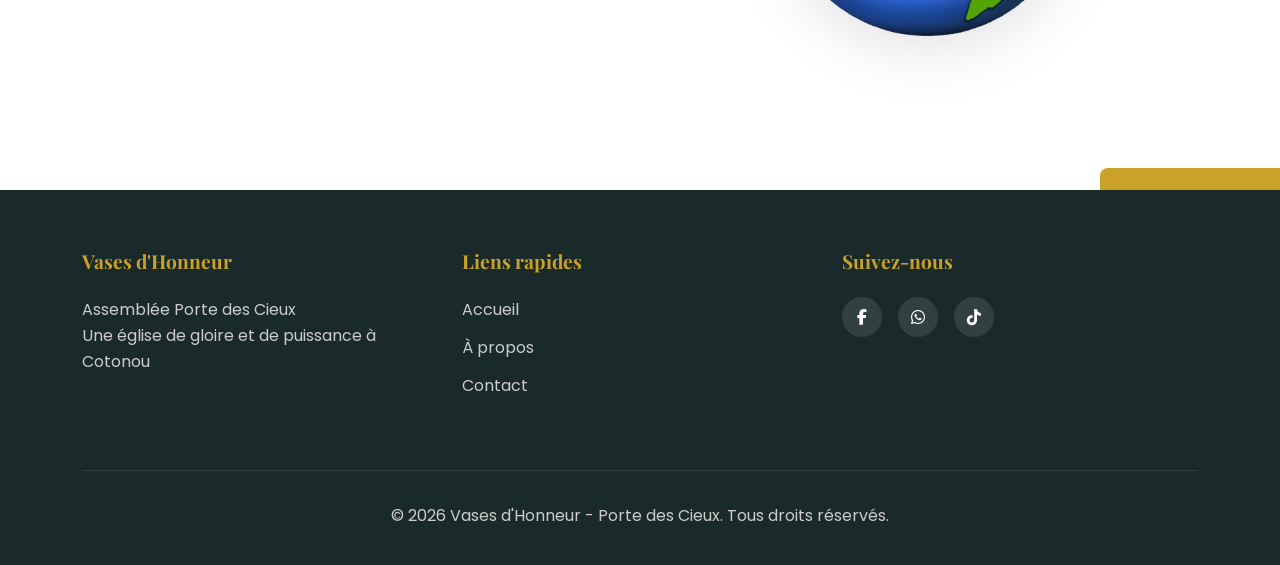
==== commit 2d08a0d9: "refonte du site" ====
--- a/a-propos.html
+++ b/a-propos.html
@@ -429,11 +429,11 @@
 
     </main>
 
-    <footer class="footer">
+  <footer class="footer">
         <div class="container">
             <div class="row">
                 <div class="col-md-4 mb-4">
-                    <h5>Vase d'Honneur</h5>
+                    <h5>Vases d'Honneur</h5>
                     <p>Assemblée Porte des Cieux<br>Une église de gloire et de puissance à Cotonou</p>
                 </div>
                 <div class="col-md-4 mb-4">
@@ -447,18 +447,17 @@
                 <div class="col-md-4 mb-4">
                     <h5>Suivez-nous</h5>
                     <div class="social-links">
-                        <a href="#"><i class="fab fa-facebook-f"></i></a>
-                        <a href="#"><i class="fab fa-youtube"></i></a>
-                        <a href="#"><i class="fab fa-whatsapp"></i></a>
-                        <a href="#"><i class="fab fa-instagram"></i></a>
+                        <a href="https://www.facebook.com/share/1CFvWusVqo/?mibextid=wwXIfr"><i class="fab fa-facebook-f"></i></a>
+                        <a href="https://whatsapp.com/channel/0029VbBqDxdKGGGEKMHJld2p"><i class="fab fa-whatsapp"></i></a>
+                        <a href="https://www.tiktok.com/@vasesdhonneurcotonou?_r=1&_t=ZS-95o9KY9LDNJ"><i class="fab fa-tiktok"></i></a>
                     </div>
                 </div>
             </div>
             <div class="footer-bottom">
-                <p>&copy; 2025 Vase d'Honneur - Porte des Cieux. Tous droits réservés.</p>
+                <p>&copy; 2026 Vases d'Honneur - Porte des Cieux. Tous droits réservés.</p>
             </div>
         </div>
-    </footer>
+    </footer>   
 
     <script src="https://cdn.jsdelivr.net/npm/bootstrap@5.3.2/dist/js/bootstrap.bundle.min.js"></script>
     <script src="js/main.js"></script>
--- a/css/style.css
+++ b/css/style.css
@@ -109,7 +109,7 @@
     background-position: center;
     background-attachment: fixed;
     position: relative;
-    margin-top: 76px;
+    margin-top: 90px;
 }
 
 .hero h1 {
@@ -1151,6 +1151,12 @@
 }
 
 /* ========== RESPONSIVE ========== */
+@media (min-width: 992px) {
+    .hero {
+        padding-top: 2.5rem;
+    }
+}
+
 @media (max-width: 992px) {
     .hero h1 {
         font-size: 2.5rem;
@@ -1252,9 +1258,33 @@
     }
 }
 
+@media (max-width: 768px) {
+    .hero {
+        padding-top: 4rem;
+        min-height: 75vh;
+    }
+    
+    .hero h1 {
+        font-size: 2.5rem;
+    }
+    
+    .hero h2 {
+        font-size: 1.8rem;
+    }
+}
+
 @media (max-width: 576px) {
     .hero {
         min-height: 70vh;
+        padding-top: 5rem;
+    }
+    
+    .hero h1 {
+        font-size: 2rem;
+    }
+    
+    .hero h2 {
+        font-size: 1.3rem;
     }
     
     .hero .btn {
@@ -1506,4 +1536,42 @@
     .verset-badge {
         font-size: 0.7rem;
     }
-}+}
+
+
+/* Reset du lien */
+.navbar .nav-link {
+    position: relative;
+    display: inline-block; /* IMPORTANT */
+    padding-bottom: 5px;
+}
+
+/* Petit trait */
+.navbar .nav-link::after {
+    content: "";
+    position: absolute;
+    left: 50%;
+    bottom: 0;
+    width: 0;
+    height: 2px;
+    background-color: #fff; /* ou ta couleur */
+    transition: all 0.3s ease;
+    transform: translateX(-50%);
+}
+
+/* Hover effet */
+.navbar .nav-link:hover::after,
+.navbar .nav-link.active::after {
+    width: 20px; /* taille du petit trait */
+}
+
+@media (max-width: 991px) {
+    .navbar-nav {
+        text-align: center;
+    }
+
+    .navbar .nav-link {
+        display: inline-block;
+    }
+}
+
